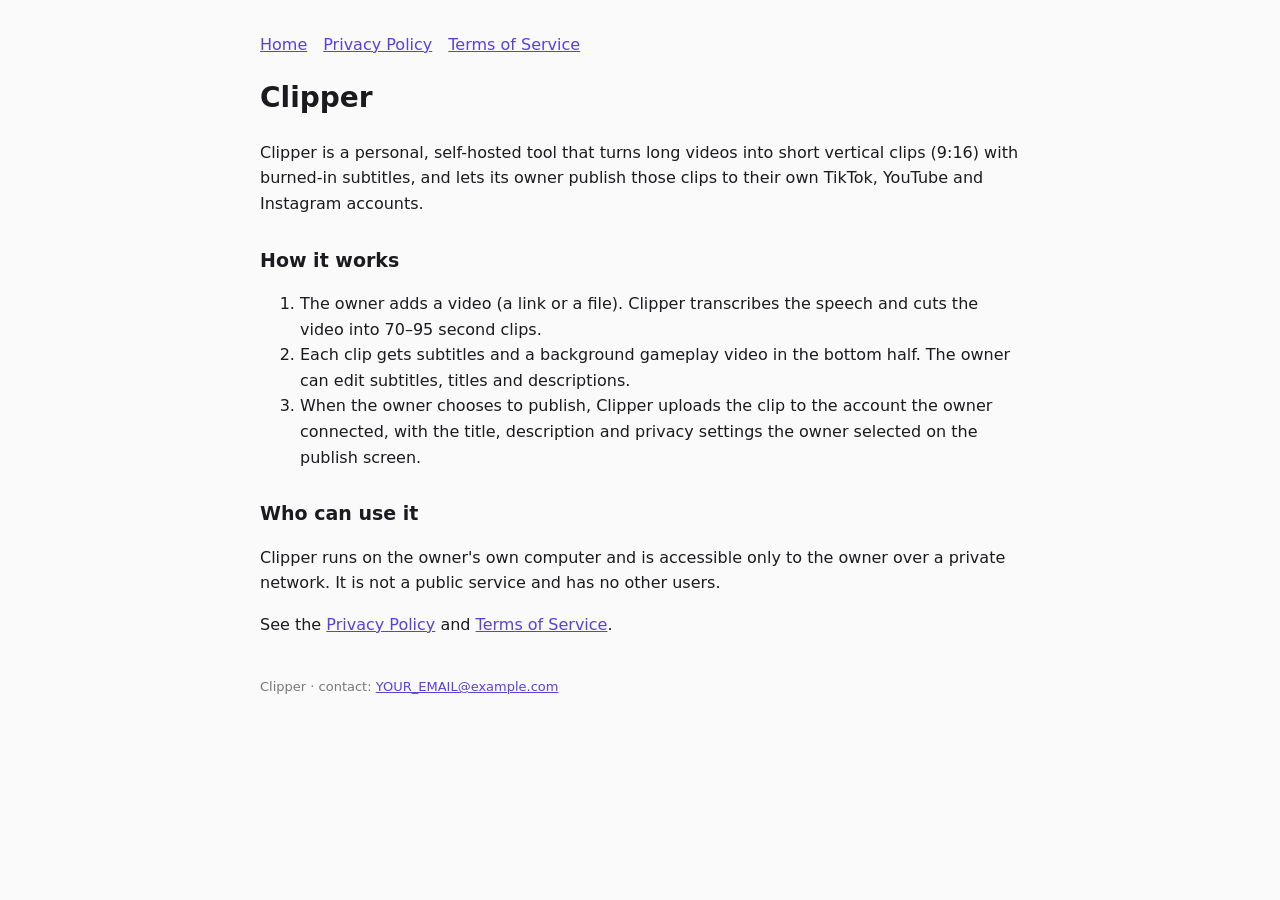
==== index.html @ c6500354 "Add files via upload" ====
<!doctype html><html lang="en"><head><meta charset="utf-8"><meta name="viewport" content="width=device-width,initial-scale=1"><title>Clipper — Clipper</title><style>body{font-family:system-ui,-apple-system,Segoe UI,Roboto,sans-serif;max-width:760px;margin:0 auto;padding:32px 18px;line-height:1.6;color:#1b1b1f;background:#fafafa}
h1{font-size:28px}h2{font-size:19px;margin-top:28px}a{color:#5b3fe0}nav a{margin-right:16px}footer{margin-top:40px;color:#777;font-size:13px}
@media(prefers-color-scheme:dark){body{background:#111114;color:#e8e8ea}a{color:#a891ff}}</style></head><body><nav><a href="index.html">Home</a><a href="privacy.html">Privacy Policy</a><a href="terms.html">Terms of Service</a></nav>
<h1>Clipper</h1>
<p>Clipper is a personal, self-hosted tool that turns long videos into short vertical clips (9:16) with burned-in subtitles,
and lets its owner publish those clips to their own TikTok, YouTube and Instagram accounts.</p>
<h2>How it works</h2>
<ol>
<li>The owner adds a video (a link or a file). Clipper transcribes the speech and cuts the video into 70–95 second clips.</li>
<li>Each clip gets subtitles and a background gameplay video in the bottom half. The owner can edit subtitles, titles and descriptions.</li>
<li>When the owner chooses to publish, Clipper uploads the clip to the account the owner connected, with the title, description and privacy settings the owner selected on the publish screen.</li>
</ol>
<h2>Who can use it</h2>
<p>Clipper runs on the owner's own computer and is accessible only to the owner over a private network. It is not a public service and has no other users.</p>
<p>See the <a href="privacy.html">Privacy Policy</a> and <a href="terms.html">Terms of Service</a>.</p><footer>Clipper · contact: <a href="mailto:YOUR_EMAIL@example.com">YOUR_EMAIL@example.com</a></footer></body></html>
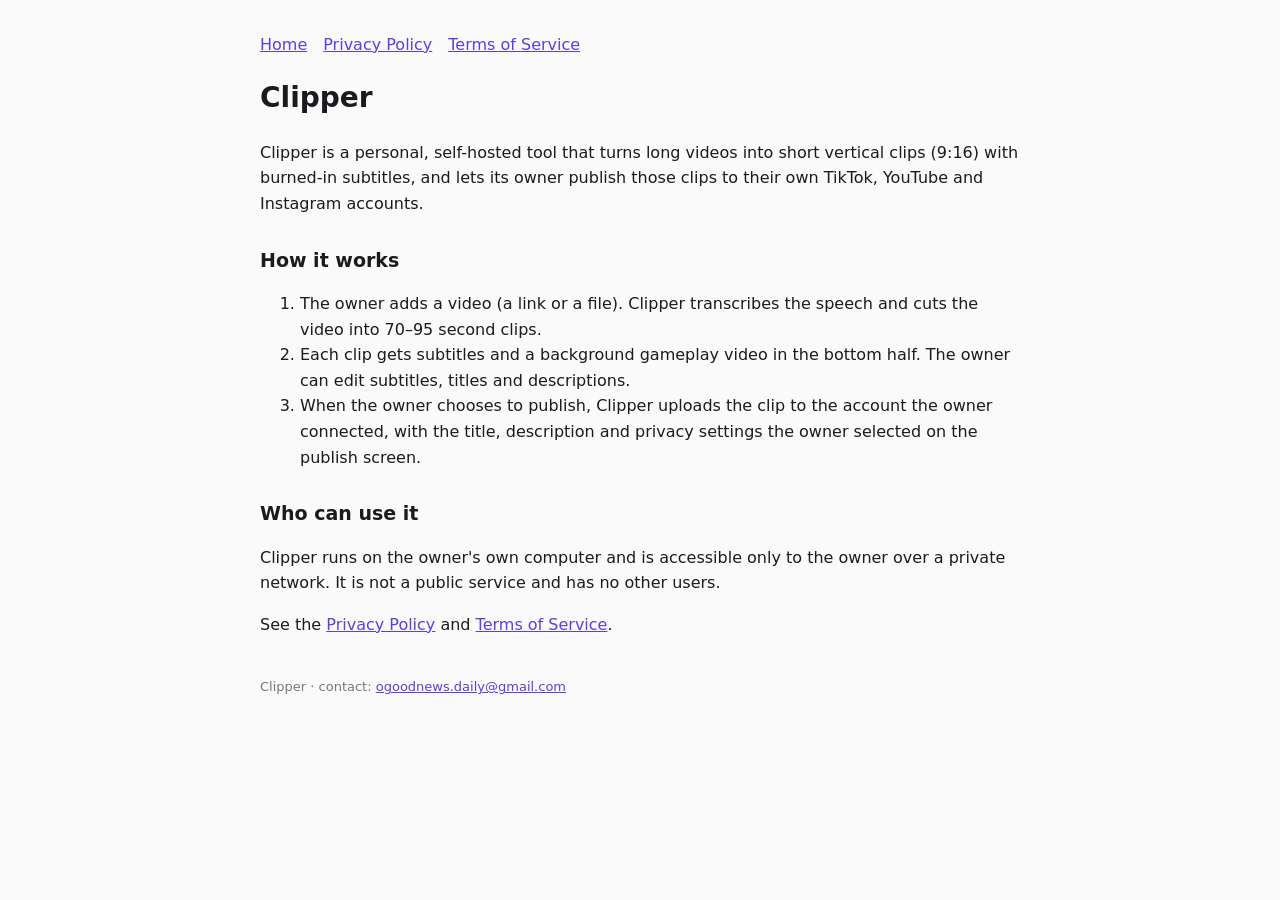
==== commit b171725a: "Change contact email and fix newline in index.html Updated contact email in footer and added missing" ====
--- a/index.html
+++ b/index.html
@@ -12,4 +12,4 @@
 </ol>
 <h2>Who can use it</h2>
 <p>Clipper runs on the owner's own computer and is accessible only to the owner over a private network. It is not a public service and has no other users.</p>
-<p>See the <a href="privacy.html">Privacy Policy</a> and <a href="terms.html">Terms of Service</a>.</p><footer>Clipper · contact: <a href="mailto:YOUR_EMAIL@example.com">YOUR_EMAIL@example.com</a></footer></body></html>+<p>See the <a href="privacy.html">Privacy Policy</a> and <a href="terms.html">Terms of Service</a>.</p><footer>Clipper · contact: <a href="mailto:ogoodnews.daily@gmail.com">ogoodnews.daily@gmail.com</a></footer></body></html>
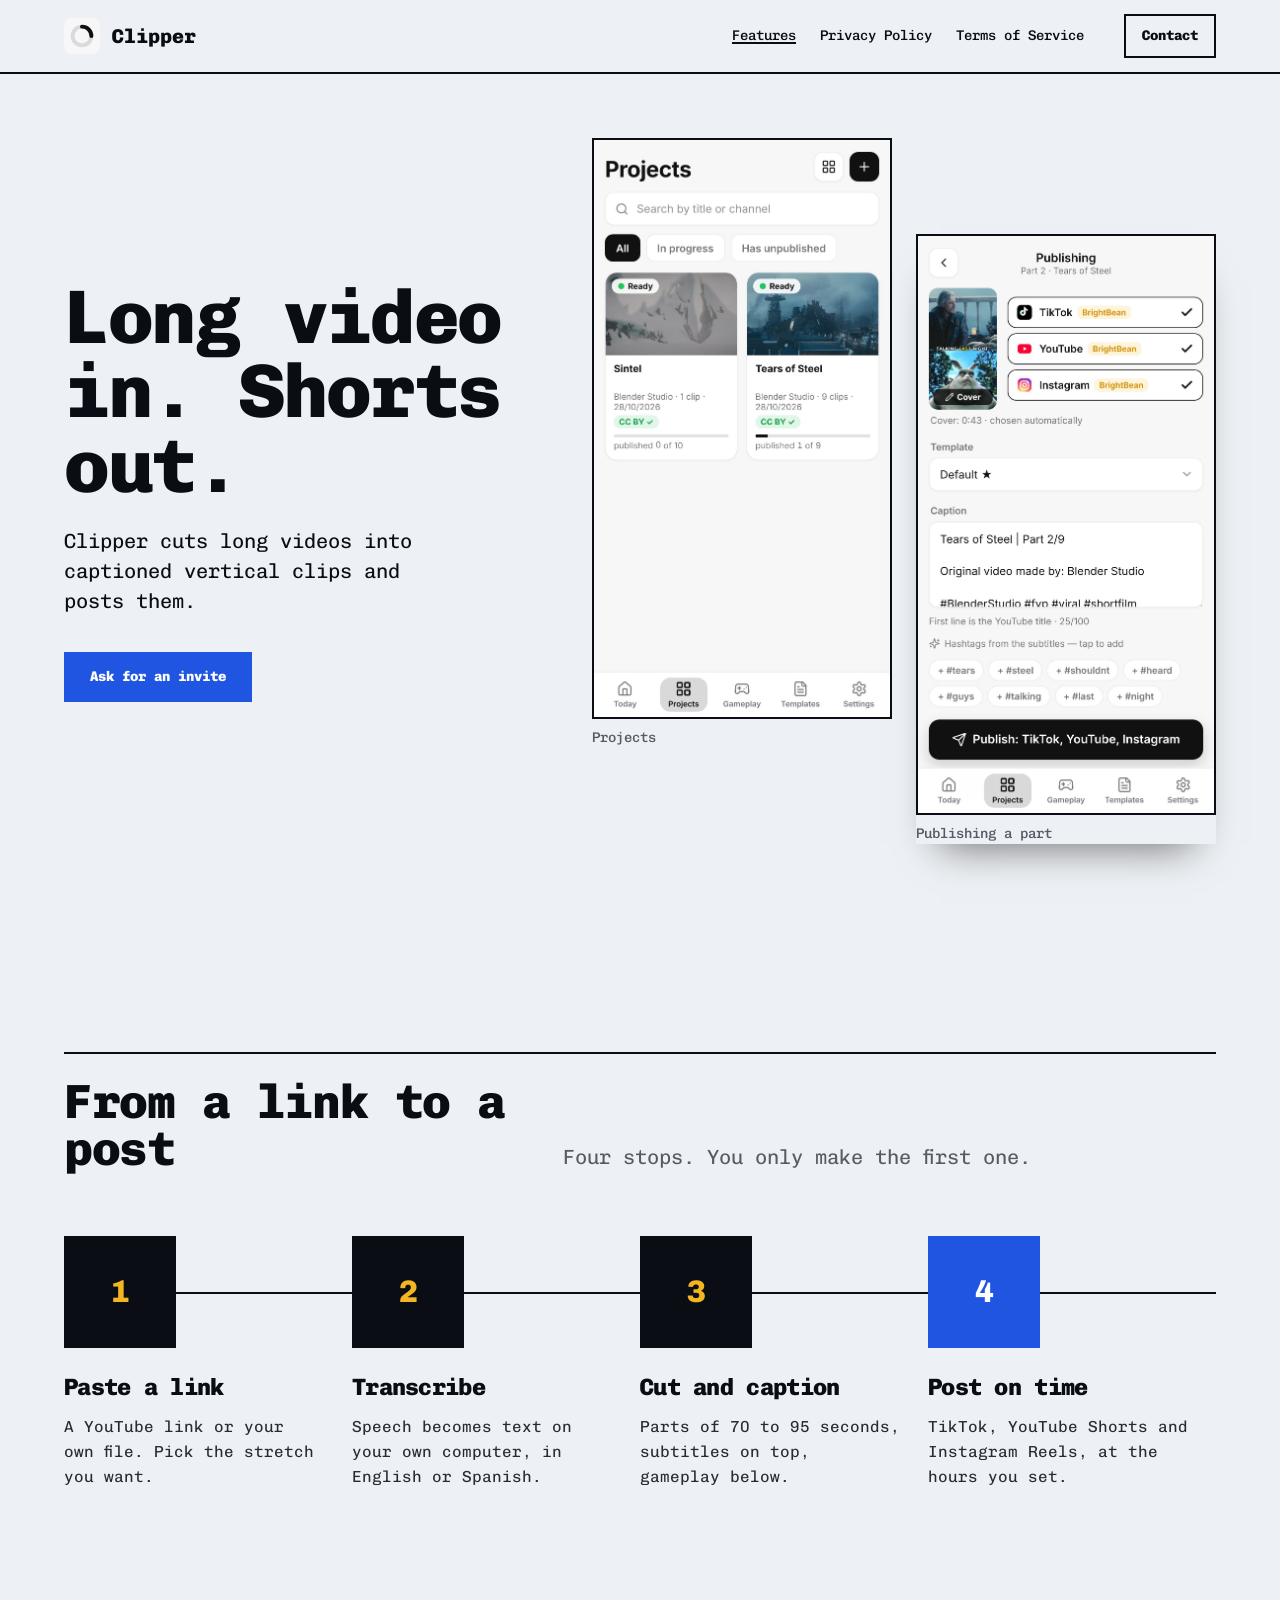
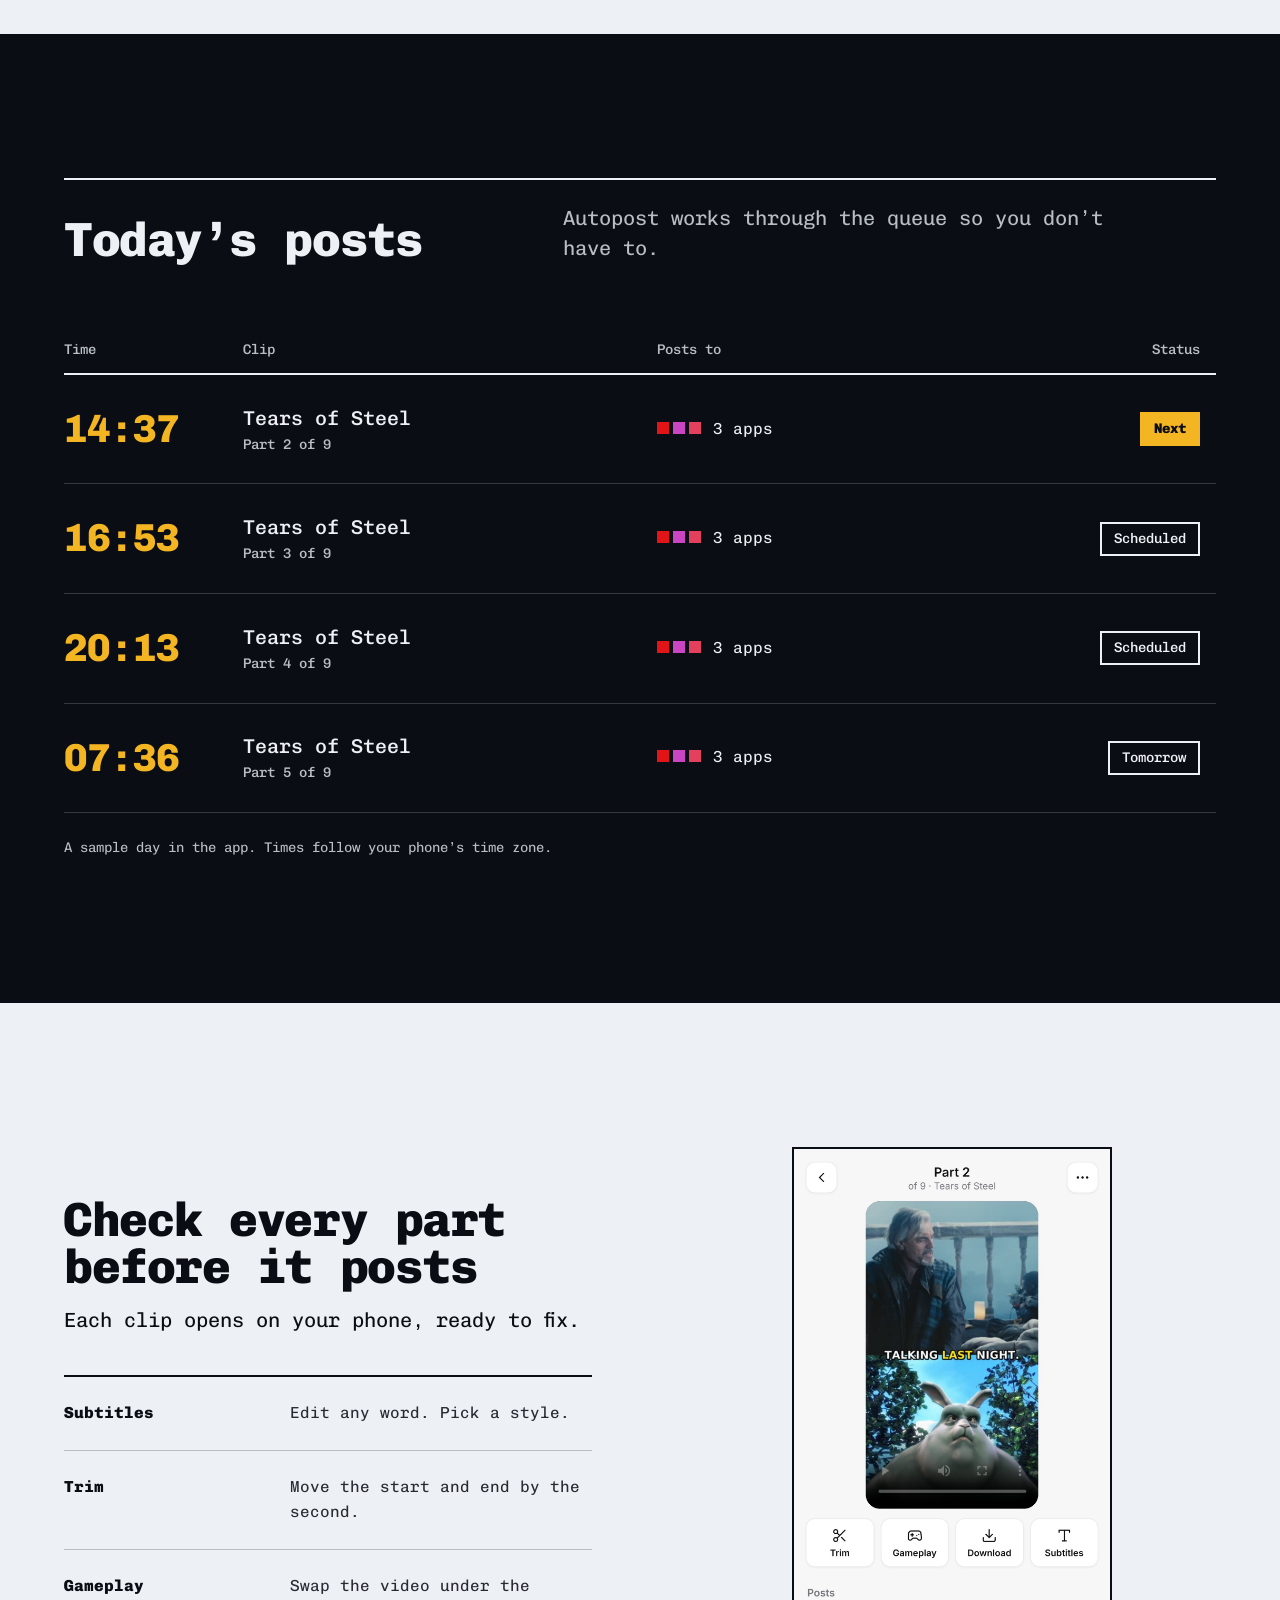
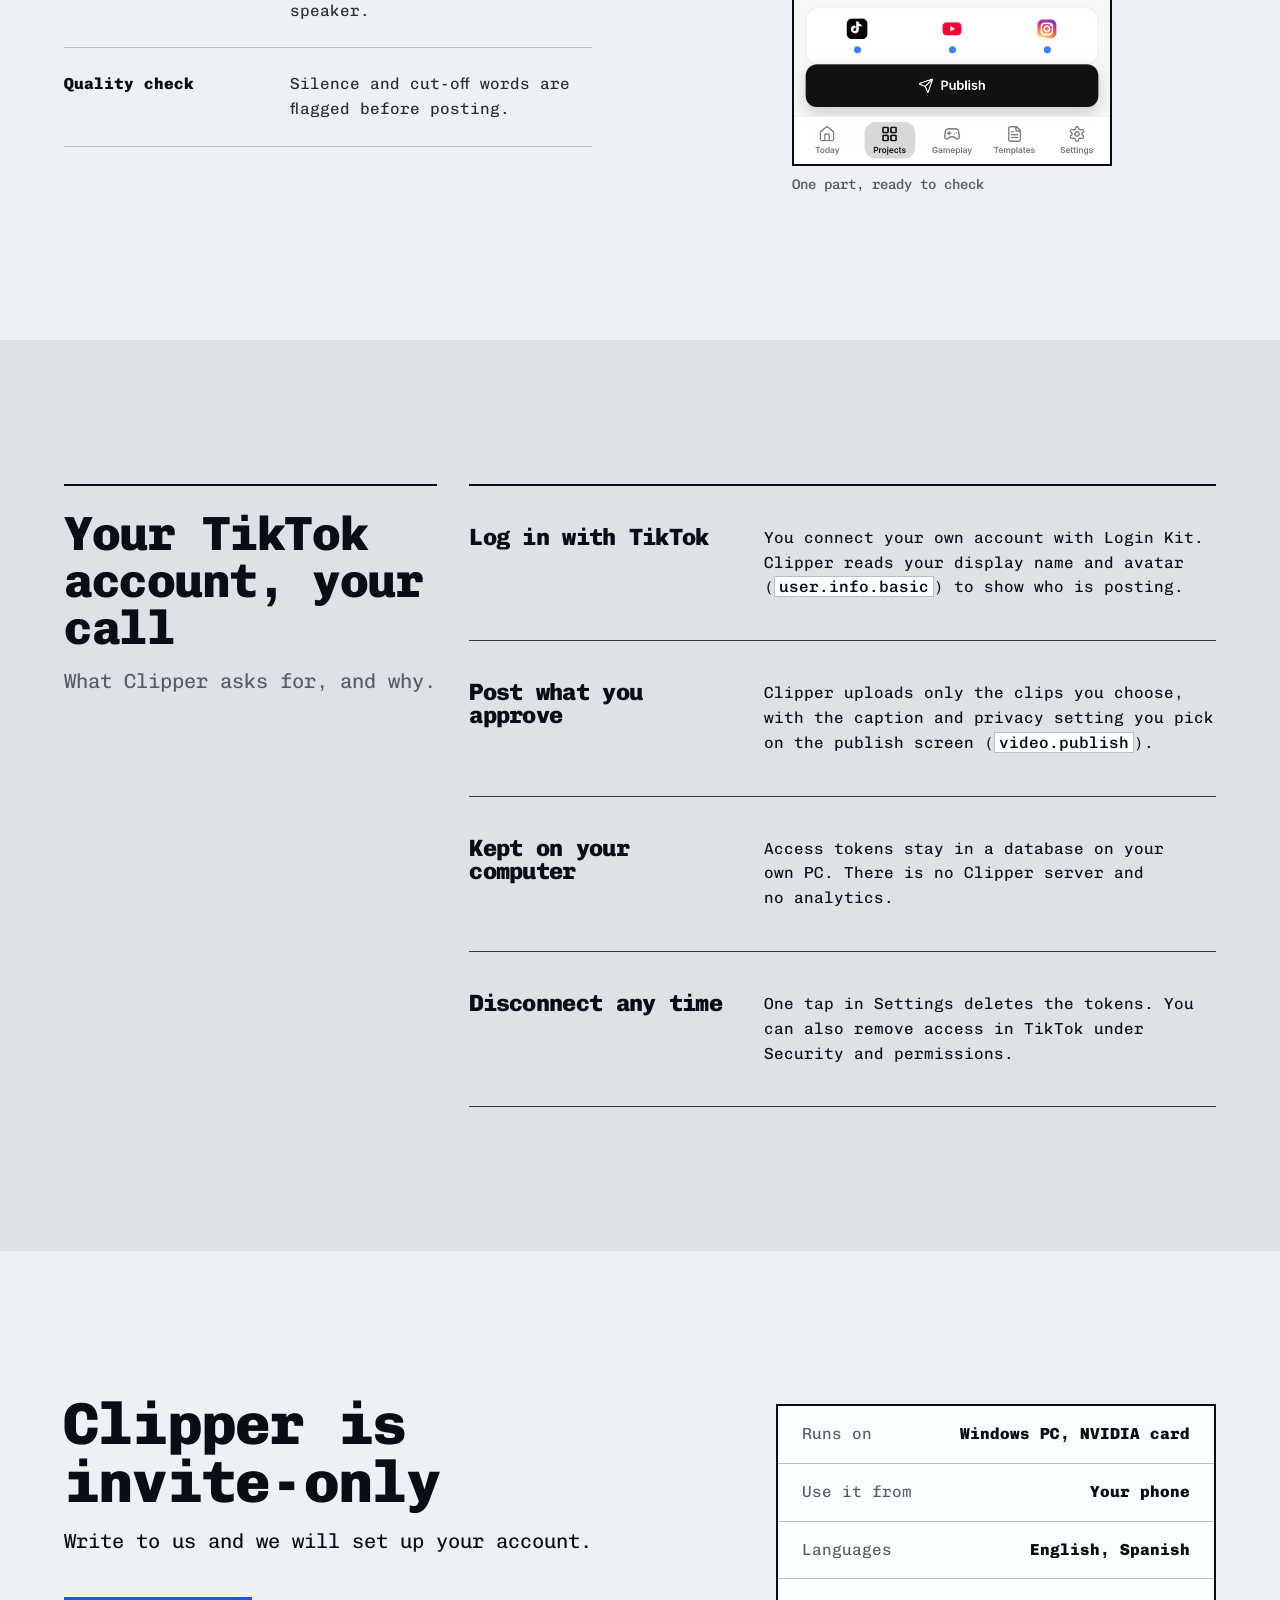
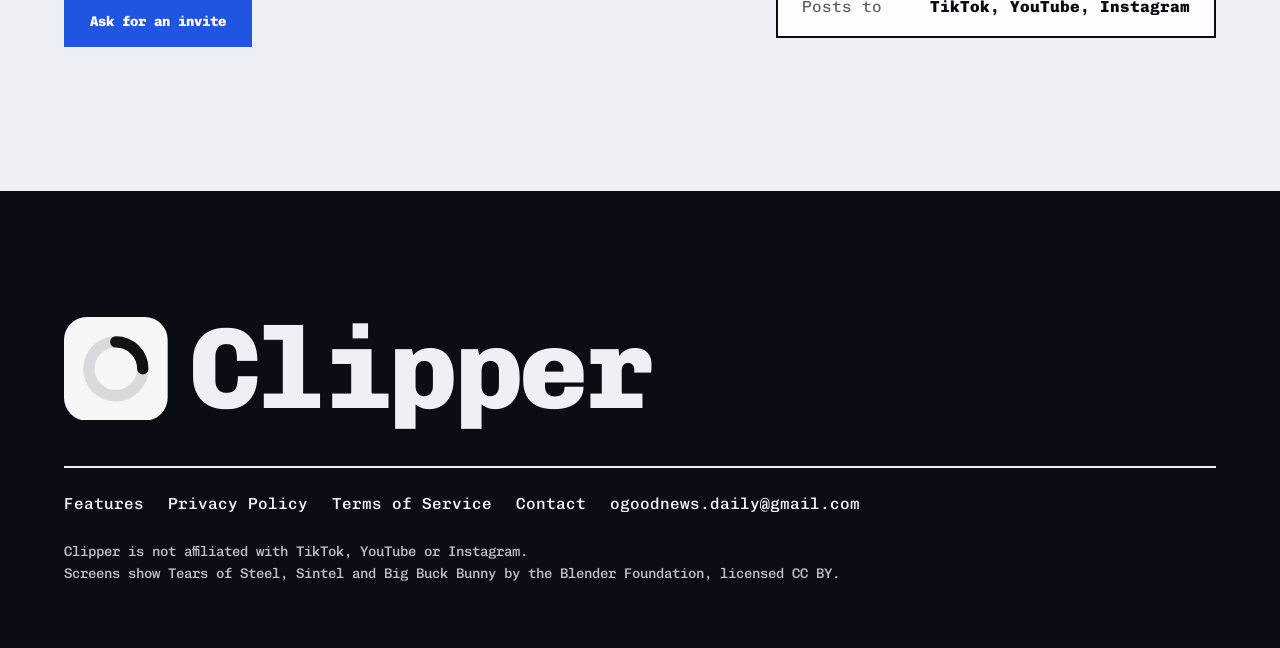
==== commit 1051e6d6: "Add files via upload" ====
--- a/index.html
+++ b/index.html
@@ -1,15 +1,101 @@
-<!doctype html><html lang="en"><head><meta charset="utf-8"><meta name="viewport" content="width=device-width,initial-scale=1"><title>Clipper — Clipper</title><style>body{font-family:system-ui,-apple-system,Segoe UI,Roboto,sans-serif;max-width:760px;margin:0 auto;padding:32px 18px;line-height:1.6;color:#1b1b1f;background:#fafafa}
-h1{font-size:28px}h2{font-size:19px;margin-top:28px}a{color:#5b3fe0}nav a{margin-right:16px}footer{margin-top:40px;color:#777;font-size:13px}
-@media(prefers-color-scheme:dark){body{background:#111114;color:#e8e8ea}a{color:#a891ff}}</style></head><body><nav><a href="index.html">Home</a><a href="privacy.html">Privacy Policy</a><a href="terms.html">Terms of Service</a></nav>
-<h1>Clipper</h1>
-<p>Clipper is a personal, self-hosted tool that turns long videos into short vertical clips (9:16) with burned-in subtitles,
-and lets its owner publish those clips to their own TikTok, YouTube and Instagram accounts.</p>
-<h2>How it works</h2>
-<ol>
-<li>The owner adds a video (a link or a file). Clipper transcribes the speech and cuts the video into 70–95 second clips.</li>
-<li>Each clip gets subtitles and a background gameplay video in the bottom half. The owner can edit subtitles, titles and descriptions.</li>
-<li>When the owner chooses to publish, Clipper uploads the clip to the account the owner connected, with the title, description and privacy settings the owner selected on the publish screen.</li>
-</ol>
-<h2>Who can use it</h2>
-<p>Clipper runs on the owner's own computer and is accessible only to the owner over a private network. It is not a public service and has no other users.</p>
-<p>See the <a href="privacy.html">Privacy Policy</a> and <a href="terms.html">Terms of Service</a>.</p><footer>Clipper · contact: <a href="mailto:ogoodnews.daily@gmail.com">ogoodnews.daily@gmail.com</a></footer></body></html>
+<!doctype html>
+<html lang="en">
+<head>
+<meta charset="utf-8">
+<meta name="viewport" content="width=device-width,initial-scale=1">
+<title>Clipper</title>
+<meta name="description" content="Clipper cuts long videos into captioned vertical clips and posts them to TikTok, YouTube and Instagram.">
+<link rel="icon" href="favicon.svg" type="image/svg+xml">
+<link rel="icon" href="favicon-32.png" sizes="32x32" type="image/png">
+<link rel="apple-touch-icon" href="apple-touch-icon.png">
+<link rel="preconnect" href="https://fonts.googleapis.com"><link rel="preconnect" href="https://fonts.gstatic.com" crossorigin>
+<link href="https://fonts.googleapis.com/css2?family=Chivo+Mono:wght@400;500;800&display=swap" rel="stylesheet">
+<link rel="stylesheet" href="site.css">
+</head>
+<body>
+<header class="nav"><div class="container">
+  <a class="brand" href="index.html"><svg viewBox="0 0 100 100" aria-hidden="true"><rect width="100" height="100" rx="22" fill="#f7f7f8"/><circle cx="50" cy="50" r="26" fill="none" stroke="#d9d9de" stroke-width="11"/><path d="M50 24 A26 26 0 0 1 76 50" fill="none" stroke="#111111" stroke-width="11" stroke-linecap="round"/></svg>Clipper</a>
+  <div class="nav-right"><nav aria-label="Main"><ul><li><a href="index.html" aria-current="page">Features</a></li><li><a href="privacy.html">Privacy Policy</a></li><li><a href="terms.html">Terms of Service</a></li></ul></nav><a class="btn btn--sm" href="contact.html">Contact</a></div>
+</div></header>
+<main>
+<section class="hero"><div class="container">
+  <div class="hero-text">
+    <h1>Long video in. Shorts out.</h1>
+    <p class="lead">Clipper cuts long videos into captioned vertical clips and posts them.</p>
+    <div class="actions"><a class="btn btn--primary" href="mailto:ogoodnews.daily@gmail.com?subject=Clipper%20invite">Ask for an invite</a></div>
+  </div>
+  <div class="phones">
+    <figure class="phone"><div class="frame"><img src="shots/projects.jpg" alt="Clipper projects screen: two Blender Studio films, each cut into numbered parts" width="1206" height="2334" fetchpriority="high"></div><figcaption>Projects</figcaption></figure>
+    <figure class="phone"><div class="frame"><img src="shots/publish.jpg" alt="Clipper publishing screen with TikTok, YouTube and Instagram and a caption" width="1206" height="2334"></div><figcaption>Publishing a part</figcaption></figure>
+  </div>
+</div></section>
+
+<section class="section" id="route"><div class="container">
+  <div class="head"><h2>From a link to a post</h2><p class="lead">Four stops. You only make the first one.</p></div>
+  <ol class="route">
+    <li><span class="plate" aria-hidden="true">1</span><h3>Paste a link</h3><p>A YouTube link or your own file. Pick the stretch you want.</p></li>
+    <li><span class="plate" aria-hidden="true">2</span><h3>Transcribe</h3><p>Speech becomes text on your own computer, in English or Spanish.</p></li>
+    <li><span class="plate" aria-hidden="true">3</span><h3>Cut and caption</h3><p>Parts of 70 to 95 seconds, subtitles on top, gameplay below.</p></li>
+    <li><span class="plate" aria-hidden="true">4</span><h3>Post on time</h3><p>TikTok, YouTube Shorts and Instagram Reels, at the hours you set.</p></li>
+  </ol>
+</div></section>
+
+<section class="section band--ink" id="schedule"><div class="container">
+  <div class="head"><h2>Today’s posts</h2><p class="lead">Autopost works through the queue so you don’t have to.</p></div>
+  <table class="board">
+    <thead><tr><th scope="col">Time</th><th scope="col">Clip</th><th scope="col" class="plat-col">Posts to</th><th scope="col" class="status">Status</th></tr></thead>
+    <tbody>
+      <tr><td class="time">14:37</td><td class="clip">Tears of Steel<small>Part 2 of 9</small></td><td class="plat"><span class="sq sq--youtube" aria-hidden="true"></span><span class="sq sq--instagram" aria-hidden="true"></span><span class="sq sq--tiktok" aria-hidden="true"></span><span>3 apps</span></td><td class="status"><span class="tag tag--next">Next</span></td></tr>
+      <tr><td class="time">16:53</td><td class="clip">Tears of Steel<small>Part 3 of 9</small></td><td class="plat"><span class="sq sq--youtube" aria-hidden="true"></span><span class="sq sq--instagram" aria-hidden="true"></span><span class="sq sq--tiktok" aria-hidden="true"></span><span>3 apps</span></td><td class="status"><span class="tag">Scheduled</span></td></tr>
+      <tr><td class="time">20:13</td><td class="clip">Tears of Steel<small>Part 4 of 9</small></td><td class="plat"><span class="sq sq--youtube" aria-hidden="true"></span><span class="sq sq--instagram" aria-hidden="true"></span><span class="sq sq--tiktok" aria-hidden="true"></span><span>3 apps</span></td><td class="status"><span class="tag">Scheduled</span></td></tr>
+      <tr><td class="time">07:36</td><td class="clip">Tears of Steel<small>Part 5 of 9</small></td><td class="plat"><span class="sq sq--youtube" aria-hidden="true"></span><span class="sq sq--instagram" aria-hidden="true"></span><span class="sq sq--tiktok" aria-hidden="true"></span><span>3 apps</span></td><td class="status"><span class="tag">Tomorrow</span></td></tr>
+    </tbody>
+  </table>
+  <p class="board-foot">A sample day in the app. Times follow your phone’s time zone.</p>
+</div></section>
+
+<section class="section"><div class="container split">
+  <div>
+    <h2>Check every part before it posts</h2>
+    <p class="lead" style="margin-top:var(--space-md)">Each clip opens on your phone, ready to fix.</p>
+    <ul class="facts">
+      <li><b>Subtitles</b><span>Edit any word. Pick a style.</span></li>
+      <li><b>Trim</b><span>Move the start and end by the second.</span></li>
+      <li><b>Gameplay</b><span>Swap the video under the speaker.</span></li>
+      <li><b>Quality check</b><span>Silence and cut-off words are flagged before posting.</span></li>
+    </ul>
+  </div>
+  <figure class="phone"><div class="frame"><img src="shots/clip.jpg" alt="A clip in Clipper: the video on top, gameplay below, tools for trim, gameplay, download and subtitles" width="1206" height="2334"></div><figcaption>One part, ready to check</figcaption></figure>
+</div></section>
+
+<section class="section band--paper2" id="tiktok"><div class="container rows-wrap">
+  <div><h2>Your TikTok account, your call</h2><p class="lead">What Clipper asks for, and why.</p></div>
+  <ul class="rows">
+    <li><h3>Log in with TikTok</h3><p>You connect your own account with Login Kit. Clipper reads your display name and avatar (<code>user.info.basic</code>) to show who is posting.</p></li>
+    <li><h3>Post what you approve</h3><p>Clipper uploads only the clips you choose, with the caption and privacy setting you pick on the publish screen (<code>video.publish</code>).</p></li>
+    <li><h3>Kept on your computer</h3><p>Access tokens stay in a database on your own PC. There is no Clipper server and no analytics.</p></li>
+    <li><h3>Disconnect any time</h3><p>One tap in Settings deletes the tokens. You can also remove access in TikTok under Security and permissions.</p></li>
+  </ul>
+</div></section>
+
+<section class="section close"><div class="container">
+  <div>
+    <h2>Clipper is invite-only</h2>
+    <p class="lead" style="margin-top:var(--space-md)">Write to us and we will set up your account.</p>
+    <div class="actions"><a class="btn btn--primary" href="mailto:ogoodnews.daily@gmail.com?subject=Clipper%20invite">Ask for an invite</a></div>
+  </div>
+  <ul class="needs">
+    <li><span>Runs on</span><span>Windows PC, NVIDIA card</span></li>
+    <li><span>Use it from</span><span>Your phone</span></li>
+    <li><span>Languages</span><span>English, Spanish</span></li>
+    <li><span>Posts to</span><span>TikTok, YouTube, Instagram</span></li>
+  </ul>
+</div></section>
+</main>
+<footer class="footer"><div class="container">
+  <div class="mast"><svg viewBox="0 0 100 100" aria-hidden="true"><rect width="100" height="100" rx="22" fill="#f7f7f8"/><circle cx="50" cy="50" r="26" fill="none" stroke="#d9d9de" stroke-width="11"/><path d="M50 24 A26 26 0 0 1 76 50" fill="none" stroke="#111111" stroke-width="11" stroke-linecap="round"/></svg>Clipper</div>
+  <div class="foot-row"><ul><li><a href="index.html">Features</a></li><li><a href="privacy.html">Privacy Policy</a></li><li><a href="terms.html">Terms of Service</a></li><li><a href="contact.html">Contact</a></li><li><a href="mailto:ogoodnews.daily@gmail.com">ogoodnews.daily@gmail.com</a></li></ul>
+  <small>Clipper is not affiliated with TikTok, YouTube or Instagram.<br>Screens show <a href="https://mango.blender.org">Tears of Steel</a>, <a href="https://durian.blender.org">Sintel</a> and <a href="https://peach.blender.org">Big Buck Bunny</a> by the Blender Foundation, licensed CC BY.</small></div>
+</div></footer>
+</body>
+</html>
--- a/site.css
+++ b/site.css
@@ -0,0 +1,155 @@
+/* Hallmark · shape: Narrative Workflow · genre: modern-minimal · theme: Wayfind (deal 3/3, seed clipper-self-hosted-app-cuts-fe5e·52171e58·2026-10-28·r0) · job: try · draw: manual
+ * hero: Stage · nav: edge-aligned, logo wordmark and one action · footer: mast · imagery: the product, captured from the running app · signature: the posting schedule set as a departure board · wayfind: platform
+ * axes: light/mono/cool · posture: committed · contrast: pass · fold: pass · v2.0.0 */
+/* Hallmark · pre-emit critique: P4 H4 E4 S4 R4 V4 · weakest: S, a clip tool could be anyone's; led with the real app screens and its real posting schedule instead of a generic feature grid */
+/* Hallmark · dismissed 25 · route captions are one short sentence under a step plate, read as captions not prose */
+@import url("./tokens.css");
+@import url("./base.css");
+
+:root {
+  --color-tiktok: oklch(62% 0.2 15); --color-youtube: oklch(58% 0.23 28); --color-instagram: oklch(62% 0.22 330);
+  --nav-h: 72px; --phone-w: 300px;
+}
+
+body { font-variant-numeric: tabular-nums; }
+h1, h2, h3 { font-weight: 800; line-height: 0.98; }
+h1 { font-size: min(var(--text-display), 4.75rem); text-wrap: initial; }
+h2, h3 { text-wrap: initial; }
+small, th, figcaption { font-weight: 500; color: var(--color-muted); font-size: var(--text-sm); }
+
+/* nav */
+.nav { border-bottom: var(--rule-bar) solid var(--color-ink); background: var(--color-paper); position: sticky; top: 0; z-index: var(--z-sticky-nav); }
+.nav .container { display: flex; align-items: center; justify-content: space-between; gap: var(--space-lg); min-height: var(--nav-h); }
+.brand { display: inline-flex; align-items: center; gap: var(--space-sm); font-weight: 800; font-size: var(--text-lg); text-decoration: none; }
+.brand svg { width: 36px; height: 36px; }
+.nav ul { display: flex; gap: var(--space-lg); list-style: none; margin: 0; padding: 0; font-weight: 500; font-size: var(--text-sm); }
+.nav ul a { text-decoration: none; white-space: nowrap; }
+.nav ul a:hover, .nav ul a[aria-current] { text-decoration: underline; text-decoration-thickness: var(--rule-bar); }
+.nav-right { display: flex; align-items: center; gap: var(--space-xl); }
+
+/* buttons */
+.btn { display: inline-flex; align-items: center; justify-content: center; gap: var(--space-xs); min-height: 50px; padding: 0 var(--space-lg); border: var(--rule-bar) solid currentColor; font: 800 var(--text-sm)/1 var(--font-body); color: inherit; text-decoration: none; white-space: nowrap; background: transparent; cursor: pointer; transition: background-color var(--dur-micro) steps(1), color var(--dur-micro) steps(1); }
+.btn:hover { background: var(--color-ink); color: var(--color-paper); border-color: var(--color-ink); }
+.btn:active { transform: translateY(1px); }
+.btn--primary { background: var(--color-accent); border-color: var(--color-accent); color: var(--color-accent-ink); }
+.btn--primary:hover { background: var(--color-ink); border-color: var(--color-ink); color: var(--color-paper); }
+.btn--sm { min-height: 44px; padding: 0 var(--space-md); }
+.band--ink .btn:hover { background: var(--color-paper); color: var(--color-ink); border-color: var(--color-paper); }
+.actions { display: flex; flex-wrap: wrap; gap: var(--space-sm); }
+
+/* hero */
+.hero .container { display: grid; grid-template-columns: minmax(0, 5fr) minmax(0, 7fr); gap: var(--space-3xl); align-items: center; min-height: calc(100svh - var(--nav-h)); padding-block: var(--space-2xl); }
+.hero-text { display: grid; gap: var(--space-lg); }
+.hero-text .actions { margin-top: var(--space-sm); }
+.phones { display: flex; gap: var(--space-lg); justify-content: flex-end; align-items: flex-start; }
+.phone { margin: 0; width: var(--phone-w); flex: none; }
+.phone .frame { aspect-ratio: 1206 / 2334; border: var(--rule-bar) solid var(--color-ink); background: var(--color-ink); overflow: hidden; }
+.phone img { width: 100%; height: 100%; object-fit: cover; object-position: top; }
+.phone figcaption { margin-top: var(--space-xs); }
+.phones .phone:nth-child(2) { margin-top: var(--space-3xl); box-shadow: var(--shadow-card); }
+
+/* sections */
+.section { padding-block: var(--section-gap); }
+.section--tight { padding-block: var(--section-gap-s); }
+.head { display: grid; grid-template-columns: minmax(0, 5fr) minmax(0, 7fr); gap: var(--gap-columns); align-items: end; margin-bottom: var(--space-2xl); padding-top: var(--space-lg); border-top: var(--rule-bar) solid currentColor; }
+.head .lead { color: var(--color-muted); }
+.band--ink .head .lead { color: var(--color-rule); }
+
+/* route as steps */
+.route { list-style: none; margin: 0; padding: 0; display: grid; grid-template-columns: repeat(4, minmax(0, 1fr)); position: relative; }
+.route::before { content: ""; position: absolute; left: 0; right: 0; top: 56px; border-top: var(--rule-bar) solid var(--color-ink); }
+.route li { position: relative; display: grid; gap: var(--space-md); align-content: start; padding-right: var(--space-lg); }
+.route .plate { width: 112px; height: 112px; display: grid; place-items: center; border: var(--rule-bar) solid var(--color-ink); background: var(--color-ink); color: var(--color-accent-2); font-weight: 800; font-size: var(--text-2xl); }
+.route li:last-child .plate { background: var(--color-accent); border-color: var(--color-accent); color: var(--color-accent-ink); }
+.route h3 { margin-top: var(--space-sm); }
+.route p { color: var(--color-ink-2); max-width: 30ch; }
+
+/* departure board */
+.band--ink { background: var(--color-ink); color: var(--color-paper); }
+.board { width: 100%; border-collapse: collapse; }
+.board th { text-align: left; color: var(--color-rule); border-bottom: var(--rule-bar) solid var(--color-paper); padding: var(--space-sm) var(--space-md) var(--space-sm) 0; }
+.board td { border-bottom: var(--rule-hair) solid var(--color-ink-rule); padding: var(--space-lg) var(--space-md) var(--space-lg) 0; vertical-align: middle; }
+.board .time { font-weight: 800; font-size: var(--text-3xl); color: var(--color-accent-2); width: 1%; white-space: nowrap; padding-right: var(--space-2xl); }
+.board .clip { font-weight: 500; font-size: var(--text-lg); }
+.board .clip small { display: block; color: var(--color-rule); }
+.board .plat { white-space: nowrap; }
+.board .status { text-align: right; white-space: nowrap; }
+.sq { display: inline-block; width: 12px; height: 12px; margin-right: var(--space-2xs); vertical-align: 0; }
+.sq + :not(.sq) { margin-left: var(--space-xs); }
+.sq--tiktok { background: var(--color-tiktok); } .sq--youtube { background: var(--color-youtube); } .sq--instagram { background: var(--color-instagram); }
+.tag { display: inline-block; padding: var(--space-2xs) var(--space-sm); border: var(--rule-bar) solid var(--color-paper); font-weight: 500; font-size: var(--text-sm); }
+.tag--next { background: var(--color-accent-2); border-color: var(--color-accent-2); color: var(--color-ink); font-weight: 800; }
+.board-foot { margin-top: var(--space-lg); color: var(--color-rule); font-size: var(--text-sm); }
+.live { color: oklch(from var(--color-accent) 72% c h); }
+
+/* split */
+.split { display: grid; grid-template-columns: minmax(0, 6fr) minmax(0, 6fr); gap: var(--space-3xl); align-items: center; }
+.split .phone { justify-self: center; --phone-w: 320px; }
+.facts { list-style: none; margin: var(--space-xl) 0 0; padding: 0; border-top: var(--rule-bar) solid var(--color-ink); }
+.facts li { display: grid; grid-template-columns: minmax(0, 2fr) minmax(0, 3fr); gap: var(--space-lg); padding-block: var(--space-lg); border-bottom: var(--rule-hair) solid var(--color-rule); }
+.facts b { font-weight: 800; }
+.facts span { color: var(--color-ink-2); }
+
+/* rows: what Clipper asks TikTok for */
+.band--paper2 { background: var(--color-paper-2); }
+.rows-wrap { display: grid; grid-template-columns: minmax(0, 4fr) minmax(0, 8fr); gap: var(--gap-columns); }
+.rows-wrap h2 { padding-top: var(--space-lg); border-top: var(--rule-bar) solid var(--color-ink); }
+.rows-wrap .lead { margin-top: var(--space-md); color: var(--color-muted); }
+.rows { list-style: none; margin: 0; padding: 0; border-top: var(--rule-bar) solid var(--color-ink); }
+.rows li { display: grid; grid-template-columns: minmax(0, 3fr) minmax(0, 5fr); gap: var(--space-lg); padding-block: var(--space-xl); border-bottom: var(--rule-hair) solid var(--color-ink-rule); }
+.rows h3 { font-size: var(--text-title); }
+.rows code { font-family: var(--font-body); font-weight: 500; background: var(--color-paper-3); border: var(--rule-hair) solid var(--color-rule); padding: 0 var(--space-2xs); }
+
+/* close */
+.close .container { display: grid; grid-template-columns: minmax(0, 7fr) minmax(0, 5fr); gap: var(--space-3xl); align-items: center; }
+.close h2 { font-size: var(--text-display-s); }
+.close .needs { list-style: none; margin: 0; padding: 0; border: var(--rule-bar) solid var(--color-ink); background: var(--color-paper-3); }
+.close .needs li { display: flex; justify-content: space-between; gap: var(--space-md); padding: var(--space-md) var(--space-lg); border-bottom: var(--rule-hair) solid var(--color-rule); }
+.close .needs li:last-child { border-bottom: 0; }
+.close .needs span:first-child { color: var(--color-muted); }
+.close .needs span:last-child { font-weight: 800; text-align: right; }
+.close .actions { margin-top: var(--space-xl); }
+
+/* footer mast */
+.footer { background: var(--color-ink); color: var(--color-paper); padding-block: var(--section-gap-s) var(--space-2xl); }
+.mast { display: flex; align-items: center; gap: var(--space-lg); font-weight: 800; font-size: clamp(3rem, 9vw, 8rem); letter-spacing: var(--tracking-display); line-height: 1; padding-bottom: var(--space-xl); border-bottom: var(--rule-bar) solid var(--color-paper); }
+.mast svg { width: 0.9em; height: 0.9em; flex: none; }
+.foot-row { display: flex; flex-wrap: wrap; justify-content: space-between; gap: var(--space-lg); padding-top: var(--space-lg); }
+.foot-row ul { display: flex; flex-wrap: wrap; gap: var(--space-lg); list-style: none; margin: 0; padding: 0; }
+.foot-row a { text-decoration: none; font-weight: 500; }
+.foot-row a:hover { text-decoration: underline; }
+.foot-row small { color: var(--color-rule); }
+
+/* long documents: privacy, terms, contact */
+.doc { padding-block: var(--section-gap-s); }
+.doc .container { display: grid; grid-template-columns: minmax(0, 4fr) minmax(0, 8fr); gap: var(--gap-columns); }
+.doc aside { position: sticky; top: calc(var(--nav-h) + var(--space-xl)); align-self: start; display: grid; gap: var(--space-md); }
+.doc aside ol { margin: 0; padding-left: var(--space-lg); display: grid; gap: var(--space-xs); font-size: var(--text-sm); }
+.doc aside a { text-decoration: none; } .doc aside a:hover { text-decoration: underline; }
+.doc h1 { font-size: var(--text-display-s); }
+.prose { display: grid; gap: var(--space-md); border-top: var(--rule-bar) solid var(--color-ink); padding-top: var(--space-lg); }
+.prose h2 { font-size: var(--text-title); margin-top: var(--space-xl); scroll-margin-top: calc(var(--nav-h) + var(--space-lg)); }
+.prose ul { margin: 0; padding-left: var(--space-lg); display: grid; gap: var(--space-xs); max-width: 65ch; }
+.prose .updated { color: var(--color-muted); }
+.contact-plate { border: var(--rule-bar) solid var(--color-ink); background: var(--color-ink); color: var(--color-paper); padding: var(--space-xl); display: grid; gap: var(--space-sm); max-width: 40rem; }
+.contact-plate a { color: var(--color-accent-2); font-weight: 800; font-size: var(--text-xl); overflow-wrap: anywhere; }
+
+@media (max-width: 60rem) {
+  .nav ul { display: none; }
+  .hero .container, .split, .rows-wrap, .close .container, .doc .container, .head { grid-template-columns: minmax(0, 1fr); }
+  .hero .container { min-height: 0; gap: var(--space-xl); }
+  .phones { justify-content: flex-start; --phone-w: 220px; }
+  .phones .phone:nth-child(2) { margin-top: var(--space-xl); }
+  .route { grid-template-columns: repeat(2, minmax(0, 1fr)); row-gap: var(--space-2xl); }
+  .route::before { display: none; }
+  .doc aside { position: static; }
+  .board .time { font-size: var(--text-xl); padding-right: var(--space-md); }
+}
+@media (max-width: 40rem) {
+  .phones { --phone-w: calc(50% - var(--space-sm)); gap: var(--space-md); }
+  .route { grid-template-columns: minmax(0, 1fr); }
+  .route .plate { width: 88px; height: 88px; }
+  .board .plat-col, .board .plat { display: none; }
+  .facts li, .rows li { grid-template-columns: minmax(0, 1fr); gap: var(--space-xs); }
+  .nav-right .btn { padding: 0 var(--space-sm); }
+}
